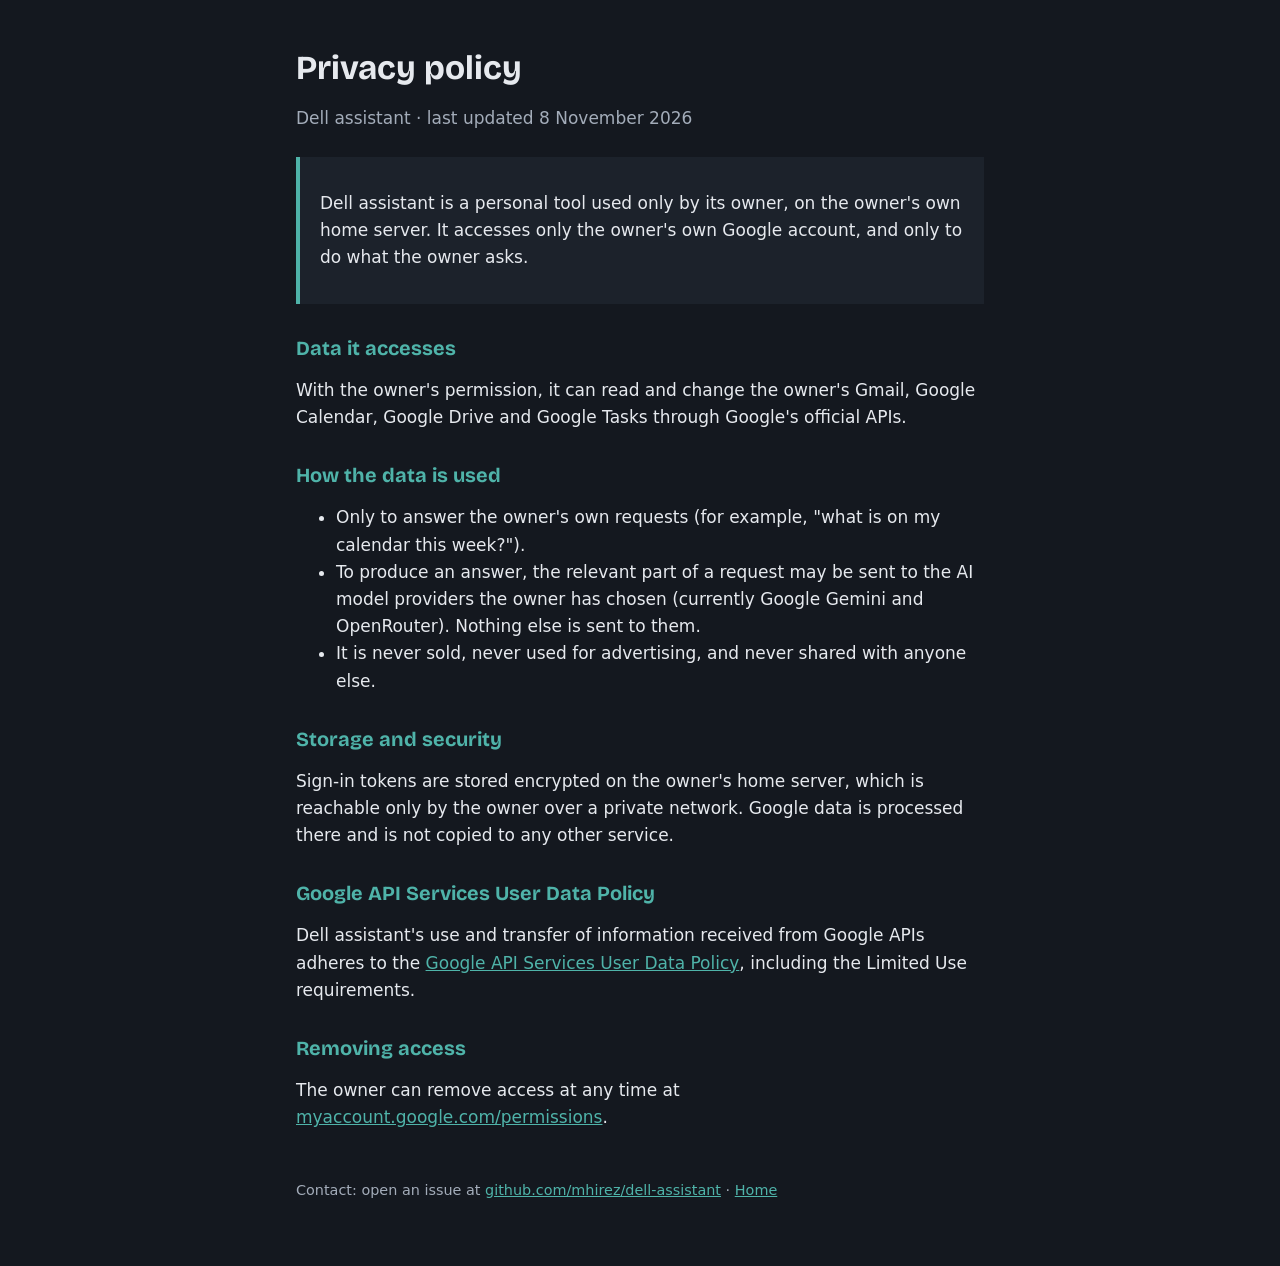
==== privacy.html @ ac941e14 "Homepage and privacy policy for Dell assistant Co-Authored-By: Claude Opus 5.5 <noreply@anthropic.co" ====
<!doctype html>
<html lang="en">
<head>
<meta charset="utf-8">
<meta name="viewport" content="width=device-width, initial-scale=1">
<title>Dell assistant privacy policy</title>
<link rel="preconnect" href="https://fonts.googleapis.com">
<link href="https://fonts.googleapis.com/css2?family=Bricolage+Grotesque:wght@600&display=swap" rel="stylesheet">
<link rel="stylesheet" href="style.css">
</head>
<body>
<main>
<h1>Privacy policy</h1>
<p class="muted">Dell assistant · last updated 8 November 2026</p>
<div class="card">
<p>Dell assistant is a personal tool used only by its owner, on the owner's own home server.
It accesses only the owner's own Google account, and only to do what the owner asks.</p>
</div>
<h2>Data it accesses</h2>
<p>With the owner's permission, it can read and change the owner's Gmail, Google Calendar,
Google Drive and Google Tasks through Google's official APIs.</p>
<h2>How the data is used</h2>
<ul>
<li>Only to answer the owner's own requests (for example, "what is on my calendar this week?").</li>
<li>To produce an answer, the relevant part of a request may be sent to the AI model providers
the owner has chosen (currently Google Gemini and OpenRouter). Nothing else is sent to them.</li>
<li>It is never sold, never used for advertising, and never shared with anyone else.</li>
</ul>
<h2>Storage and security</h2>
<p>Sign-in tokens are stored encrypted on the owner's home server, which is reachable only by
the owner over a private network. Google data is processed there and is not copied to any
other service.</p>
<h2>Google API Services User Data Policy</h2>
<p>Dell assistant's use and transfer of information received from Google APIs adheres to the
<a href="https://developers.google.com/terms/api-services-user-data-policy">Google API Services User Data Policy</a>,
including the Limited Use requirements.</p>
<h2>Removing access</h2>
<p>The owner can remove access at any time at
<a href="https://myaccount.google.com/permissions">myaccount.google.com/permissions</a>.</p>
<footer>Contact: open an issue at <a href="https://github.com/mhirez/dell-assistant/issues">github.com/mhirez/dell-assistant</a> · <a href="index.html">Home</a></footer>
</main>
</body>
</html>
---- style.css ----
:root { --bg: #14181f; --surface: #1c222b; --text: #e6e9ee; --muted: #a3acb9; --accent: #4fb3a9; }
* { box-sizing: border-box; }
body { margin: 0; background: var(--bg); color: var(--text); font: 17px/1.6 system-ui, -apple-system, "Segoe UI", sans-serif; }
main { max-width: 720px; margin: 0 auto; padding: 48px 16px 64px; }
h1, h2 { font-family: "Bricolage Grotesque", system-ui, sans-serif; line-height: 1.2; }
h1 { font-size: 2.1rem; margin: 0 0 8px; }
h2 { font-size: 1.25rem; margin: 32px 0 8px; color: var(--accent); }
p, li { color: var(--text); }
.muted { color: var(--muted); }
.card { background: var(--surface); border-left: 4px solid var(--accent); padding: 16px 20px; margin: 24px 0; }
a { color: var(--accent); }
footer { margin-top: 48px; color: var(--muted); font-size: 0.9rem; }
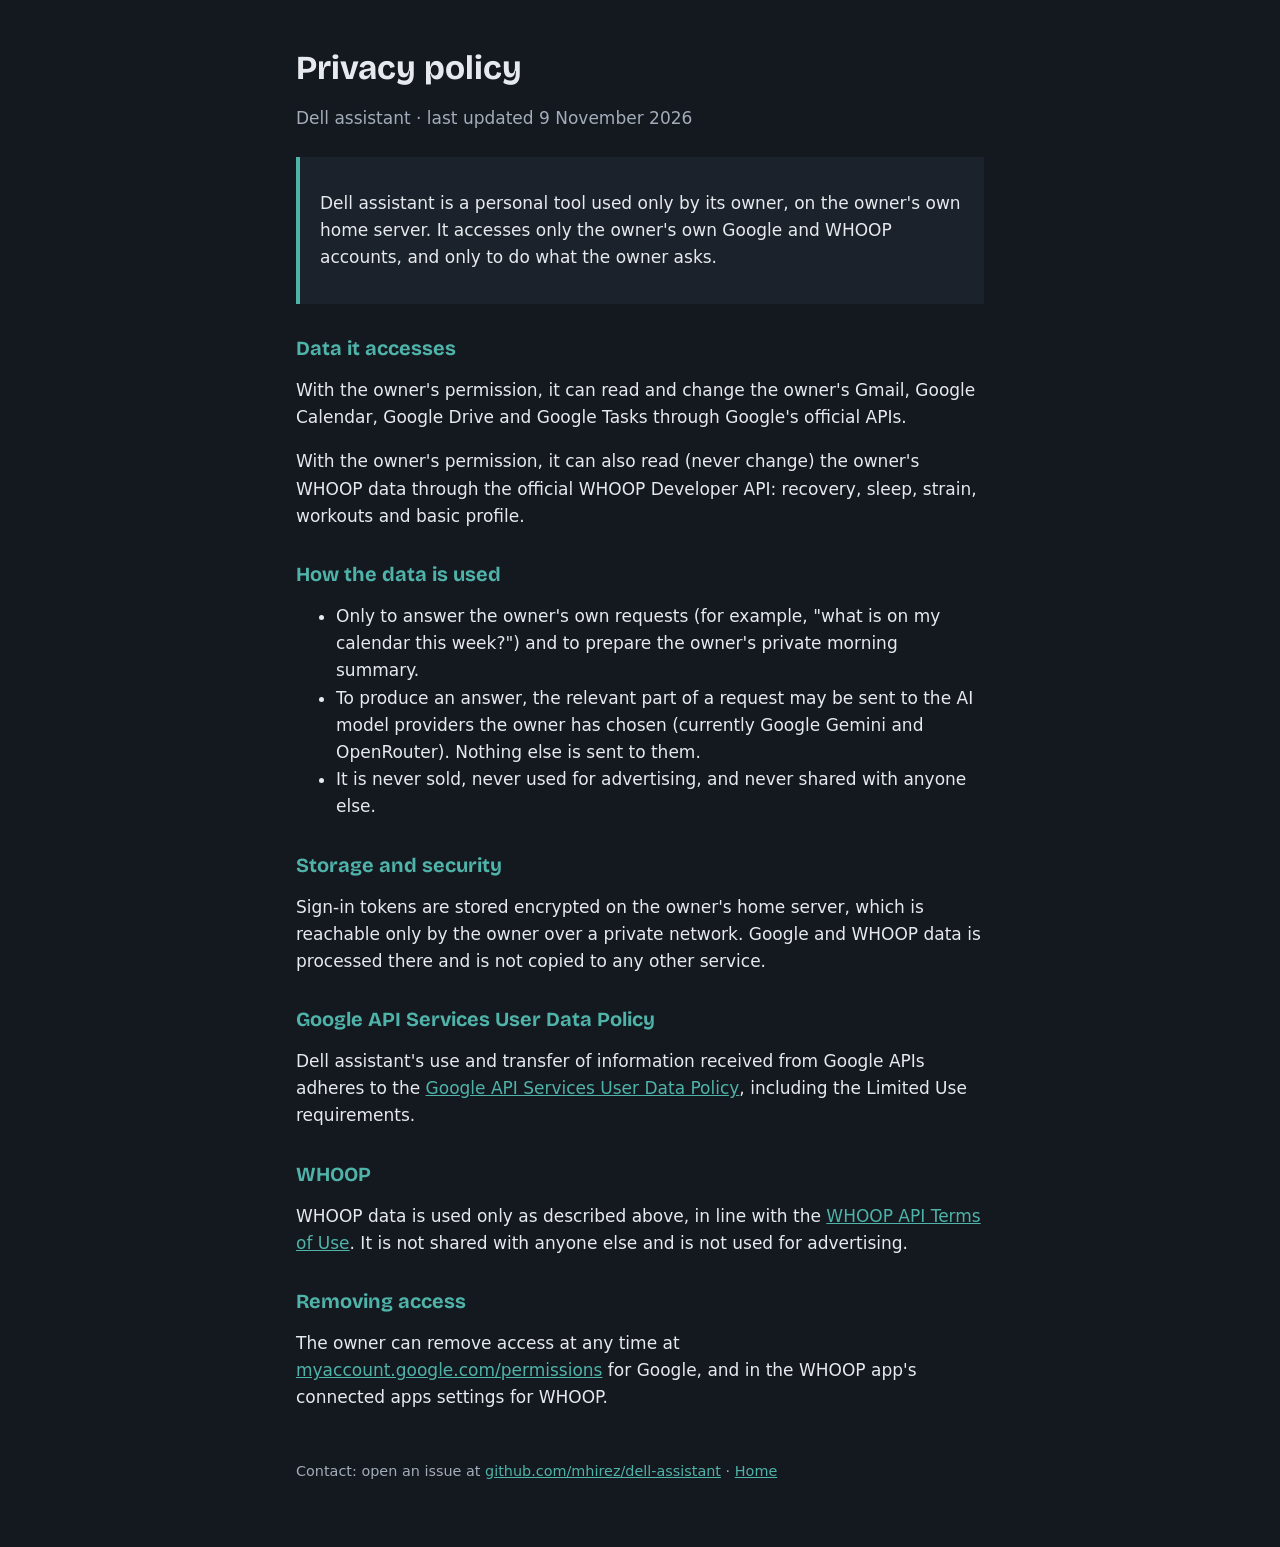
==== commit d2f8400a: "Privacy policy and homepage: add WHOOP (read-only, owner's own data) Co-Authored-By: Claude Opus 5.5" ====
--- a/privacy.html
+++ b/privacy.html
@@ -11,32 +11,40 @@
 <body>
 <main>
 <h1>Privacy policy</h1>
-<p class="muted">Dell assistant · last updated 8 November 2026</p>
+<p class="muted">Dell assistant · last updated 9 November 2026</p>
 <div class="card">
 <p>Dell assistant is a personal tool used only by its owner, on the owner's own home server.
-It accesses only the owner's own Google account, and only to do what the owner asks.</p>
+It accesses only the owner's own Google and WHOOP accounts, and only to do what the owner asks.</p>
 </div>
 <h2>Data it accesses</h2>
 <p>With the owner's permission, it can read and change the owner's Gmail, Google Calendar,
 Google Drive and Google Tasks through Google's official APIs.</p>
+<p>With the owner's permission, it can also read (never change) the owner's WHOOP data through
+the official WHOOP Developer API: recovery, sleep, strain, workouts and basic profile.</p>
 <h2>How the data is used</h2>
 <ul>
-<li>Only to answer the owner's own requests (for example, "what is on my calendar this week?").</li>
+<li>Only to answer the owner's own requests (for example, "what is on my calendar this week?")
+and to prepare the owner's private morning summary.</li>
 <li>To produce an answer, the relevant part of a request may be sent to the AI model providers
 the owner has chosen (currently Google Gemini and OpenRouter). Nothing else is sent to them.</li>
 <li>It is never sold, never used for advertising, and never shared with anyone else.</li>
 </ul>
 <h2>Storage and security</h2>
 <p>Sign-in tokens are stored encrypted on the owner's home server, which is reachable only by
-the owner over a private network. Google data is processed there and is not copied to any
+the owner over a private network. Google and WHOOP data is processed there and is not copied to any
 other service.</p>
 <h2>Google API Services User Data Policy</h2>
 <p>Dell assistant's use and transfer of information received from Google APIs adheres to the
 <a href="https://developers.google.com/terms/api-services-user-data-policy">Google API Services User Data Policy</a>,
 including the Limited Use requirements.</p>
+<h2>WHOOP</h2>
+<p>WHOOP data is used only as described above, in line with the
+<a href="https://developer.whoop.com/api-terms-of-use/">WHOOP API Terms of Use</a>. It is not shared
+with anyone else and is not used for advertising.</p>
 <h2>Removing access</h2>
 <p>The owner can remove access at any time at
-<a href="https://myaccount.google.com/permissions">myaccount.google.com/permissions</a>.</p>
+<a href="https://myaccount.google.com/permissions">myaccount.google.com/permissions</a> for Google,
+and in the WHOOP app's connected apps settings for WHOOP.</p>
 <footer>Contact: open an issue at <a href="https://github.com/mhirez/dell-assistant/issues">github.com/mhirez/dell-assistant</a> · <a href="index.html">Home</a></footer>
 </main>
 </body>
